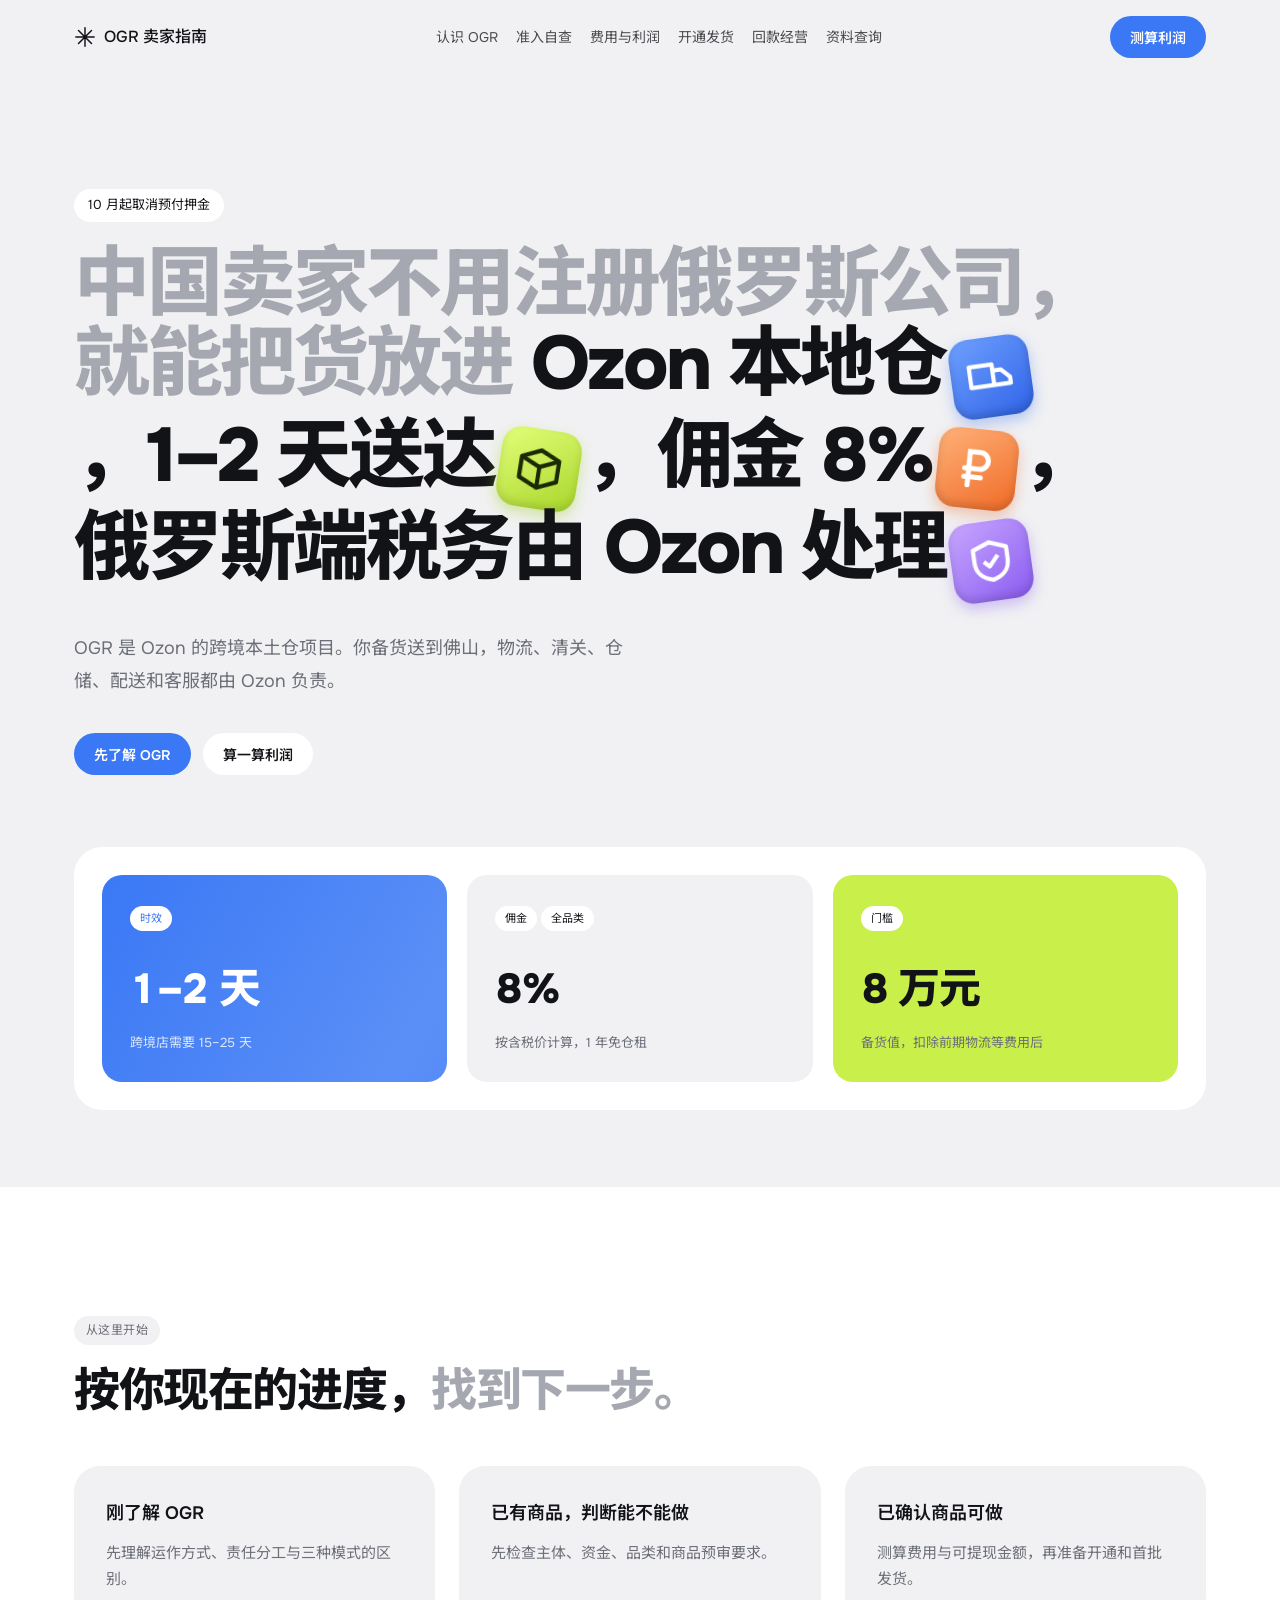
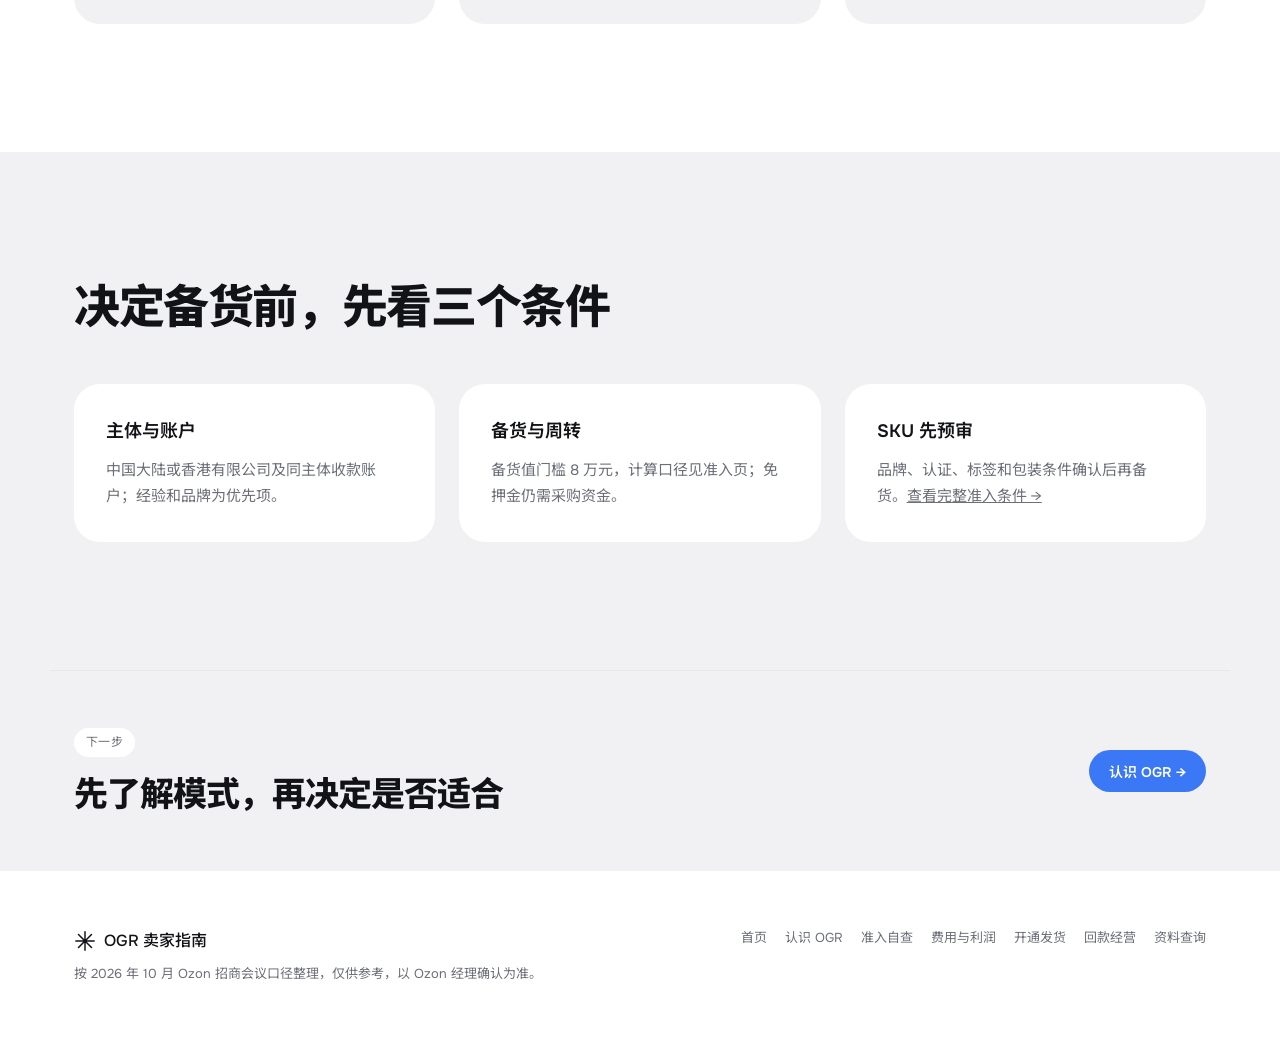
==== index.html @ 0aa752e0 "Publish reorganized OGR seller guide with responsive layouts" ====
<!DOCTYPE html>
<html lang="zh-CN"><head><meta content="width=device-width,initial-scale=1,viewport-fit=cover" name="viewport"/><meta charset="utf-8"/><title>OGR 卖家指南</title><meta content="cover" name="claude:viewport-fit-sides"/><link href="https://fonts.googleapis.com" rel="preconnect"/><link href="https://fonts.googleapis.com/css2?family=Instrument+Serif:ital@0;1&amp;family=Onest:wght@400;500;600;800&amp;family=Noto+Sans+SC:wght@400;500;700&amp;family=Noto+Serif+SC:wght@400;500&amp;display=swap" rel="stylesheet"/><link href="style.css" rel="stylesheet"/><link href="responsive.css" rel="stylesheet"/></head><body>




<header class="site"><div class="in"><a class="brand" href="index.html"><svg fill="none" stroke="currentColor" stroke-linecap="round" stroke-width="1.6" viewbox="0 0 24 24"><path d="M12 2v20M2 12h20M4.9 4.9l14.2 14.2M19.1 4.9 4.9 19.1"></path></svg>OGR 卖家指南</a><nav class="menu"><a href="model.html">认识 OGR</a><a href="categories.html">准入自查</a><a href="calculator.html">费用与利润</a><a href="start.html">开通发货</a><a href="payout.html">回款经营</a><a href="resources.html">资料查询</a></nav><a class="btn" href="calculator.html">测算利润</a></div>
<div class="in mnav"><a href="model.html">认识 OGR</a><a href="categories.html">准入自查</a><a href="calculator.html">费用与利润</a><a href="start.html">开通发货</a><a href="payout.html">回款经营</a><a href="resources.html">资料查询</a></div></header>
<main>
<div class="in ihero">
<div class="badge">10 月起取消预付押金</div>
<h1>中国卖家不用注册俄罗斯公司，就能把货放进 <b>Ozon 本地仓</b><span class="ico b"><svg fill="none" stroke="#fff" stroke-linejoin="round" stroke-width="2" viewbox="0 0 24 24"><path d="M2 6h11v10H2zM13 9h4l4 4v3h-8z"></path></svg></span><b>，1–2 天送达</b><span class="ico l"><svg fill="none" stroke="#1b2a05" stroke-linejoin="round" stroke-width="2" viewbox="0 0 24 24"><path d="M3 7l9-4 9 4v10l-9 4-9-4z"></path><path d="M3 7l9 4 9-4M12 11v10"></path></svg></span><b>，佣金 8%</b><span class="ico o"><svg fill="none" stroke="#fff" stroke-linecap="round" stroke-width="2.4" viewbox="0 0 24 24"><path d="M8 20V4h5a4 4 0 0 1 0 8H6M6 16h8"></path></svg></span><b>，俄罗斯端税务由 Ozon 处理</b><span class="ico p"><svg fill="none" stroke="#fff" stroke-linejoin="round" stroke-width="2" viewbox="0 0 24 24"><path d="M12 3l8 3v6c0 5-3.5 8-8 9-4.5-1-8-4-8-9V6z"></path><path d="M8.5 12l2.5 2.5 4.5-5"></path></svg></span></h1>
<p>OGR 是 Ozon 的跨境本土仓项目。你备货送到佛山，物流、清关、仓储、配送和客服都由 Ozon 负责。</p>
<div class="cta"><a class="btn" href="model.html">先了解 OGR</a><a class="btn light" href="calculator.html">算一算利润</a></div>
<div class="mock">
<div class="m b"><span class="tag" style="color:var(--blue)">时效</span><div class="v num">1–2 天</div><p>跨境店需要 15–25 天</p></div>
<div class="m"><span class="tag">佣金</span><span class="tag">全品类</span><div class="v num">8%</div><p>按含税价计算，1 年免仓租</p></div>
<div class="m l"><span class="tag">门槛</span><div class="v num">8 万元</div><p>备货值，扣除前期物流等费用后</p></div>
</div></div>
<section class="soft"><div class="in">
<div class="eyebrow">从这里开始</div><h2 class="h2">按你现在的进度，<span>找到下一步。</span></h2>
<div class="grid g3" style="margin-top:28px"><a class="card" href="model.html" style="text-decoration:none"><h3>刚了解 OGR</h3><p>先理解运作方式、责任分工与三种模式的区别。</p></a><a class="card" href="categories.html" style="text-decoration:none"><h3>已有商品，判断能不能做</h3><p>先检查主体、资金、品类和商品预审要求。</p></a><a class="card" href="calculator.html" style="text-decoration:none"><h3>已确认商品可做</h3><p>测算费用与可提现金额，再准备开通和首批发货。</p></a></div></div></section><section class=""><div class="in"><h2 class="h2">决定备货前，先看三个条件</h2><div class="grid g3" style="margin-top:28px"><div class="card"><h3>主体与账户</h3><p>中国大陆或香港有限公司及同主体收款账户；经验和品牌为优先项。</p></div><div class="card"><h3>备货与周转</h3><p>备货值门槛 8 万元，计算口径见准入页；免押金仍需采购资金。</p></div><div class="card"><h3>SKU 先预审</h3><p>品牌、认证、标签和包装条件确认后再备货。<a href="categories.html">查看完整准入条件 →</a></p></div></div></div></section>
<div class="in next"><div><div class="eyebrow">下一步</div><div class="h2">先了解模式，再决定是否适合</div></div><a class="btn" href="model.html">认识 OGR →</a></div></main>
<footer><div class="in"><div><a class="brand" href="index.html"><svg fill="none" stroke="currentColor" stroke-linecap="round" stroke-width="1.6" viewbox="0 0 24 24"><path d="M12 2v20M2 12h20M4.9 4.9l14.2 14.2M19.1 4.9 4.9 19.1"></path></svg>OGR 卖家指南</a><p style="margin:8px 0 0">按 2026 年 10 月 Ozon 招商会议口径整理，仅供参考，以 Ozon 经理确认为准。</p></div><nav><a aria-current="page" href="index.html">首页</a><a href="model.html">认识 OGR</a><a href="categories.html">准入自查</a><a href="calculator.html">费用与利润</a><a href="start.html">开通发货</a><a href="payout.html">回款经营</a><a href="resources.html">资料查询</a></nav></div></footer>
<script defer="" src="motion.js"></script></body></html>
---- style.css ----
/* Layout: 居中衬线标题 + 天空弧形 + 风景插画；内容页为窄栏卡片 */
:root{
  --bg:#f1f1f3;--soft:#f1f1f3;--sky:#e4edff;--ink:#121317;--muted:#6c6f78;--faint:#a5a8b0;--line:#e6e7eb;
  --blue:#3a78f5;--lime:#c8ef4a;--leaf:#3a9a2f;--leaf-soft:#eaf8dc;--warn:#e0571c;--warn-soft:#fdeee5;
  --serif:"Instrument Serif","Noto Serif SC",Georgia,serif;--sans:"Onest","Noto Sans SC",system-ui,sans-serif;--heavy:"Onest","Noto Sans SC",system-ui,sans-serif;
  color-scheme:light;
}
*{box-sizing:border-box}
body{background:var(--bg);color:var(--ink);font-family:var(--sans);font-size:15px;line-height:1.65;-webkit-font-smoothing:antialiased}
a{color:inherit}
.in{max-width:1120px;margin:0 auto;padding-left:max(20px,env(safe-area-inset-left,0px));padding-right:max(20px,env(safe-area-inset-right,0px))}
.num{font-variant-numeric:tabular-nums}
h1,h2,h3{text-wrap:balance;margin:0}
.serif{font-family:var(--serif);font-weight:400;letter-spacing:-.01em}
em.it{font-style:italic;font-family:var(--serif)}
/* header */
header.site{position:sticky;top:env(safe-area-inset-top,0px);z-index:20;background:rgba(255,255,255,.9);backdrop-filter:blur(10px)}
body::before{content:"";position:fixed;inset:0 0 auto;height:env(safe-area-inset-top,0px);z-index:30;background:#fff}
header.site .in{display:flex;align-items:center;justify-content:space-between;gap:16px;padding-block:16px}
.brand{display:flex;align-items:center;gap:8px;text-decoration:none;font-weight:500;font-size:16px}
.brand svg{width:22px;height:22px}
.menu{display:flex;gap:28px;font-size:14px}
.menu a{text-decoration:none;color:var(--ink);opacity:.75;white-space:nowrap}
.menu a[aria-current="page"]{opacity:1;font-weight:600}
.btn{display:inline-flex;align-items:center;gap:8px;border:0;border-radius:999px;background:var(--ink);color:#fff;font:500 14px var(--sans);padding:11px 20px;text-decoration:none;cursor:pointer;white-space:nowrap}
.btn.light{background:#fff;color:var(--ink);box-shadow:0 2px 10px rgba(20,30,50,.12)}
.btn:focus-visible,a:focus-visible,input:focus-visible,button:focus-visible{outline:2px solid var(--blue);outline-offset:2px}
header.site .in.mnav{display:none}
@media (max-width:820px){.menu{display:none}header.site .in.mnav{display:flex;gap:6px;overflow-x:auto;padding-bottom:10px;scrollbar-width:none}.mnav a{flex:none;font-size:13px;text-decoration:none;padding:6px 12px;border-radius:999px;background:var(--soft);color:var(--muted)}.mnav a[aria-current="page"]{background:var(--ink);color:#fff}}
/* hero */
.hero{position:relative;text-align:center;overflow:hidden}
.hero .arc{position:absolute;left:50%;top:70px;width:min(980px,140vw);aspect-ratio:2/1;transform:translateX(-50%);border-radius:50% 50% 0 0/100% 100% 0 0;background:linear-gradient(180deg,var(--sky),rgba(232,239,253,0) 85%)}
.hero .inner{position:relative;z-index:1;padding-block:110px 40px}
.badge{display:inline-block;background:#fff;border-radius:999px;padding:5px 14px;font-size:13px;box-shadow:0 2px 10px rgba(20,30,50,.08);margin-bottom:22px}
.hero h1{font-size:clamp(42px,7.4vw,84px);line-height:1.05}
.hero p{max-width:600px;margin:22px auto 28px;color:var(--muted);font-size:16px}
.hero .cta{display:flex;gap:12px;justify-content:center;flex-wrap:wrap}
.float{position:absolute;z-index:2;width:58px;height:58px;border-radius:16px;background:#fff;box-shadow:0 8px 24px rgba(20,30,50,.12);display:grid;place-items:center;font-size:12px;font-weight:600;color:var(--ink)}
.float svg{width:26px;height:26px}
@media (prefers-reduced-motion:no-preference){.float{animation:bob 6s ease-in-out infinite}.float:nth-child(2n){animation-delay:-3s}@keyframes bob{50%{transform:translateY(-8px)}}}
@media (max-width:700px){.float{display:none}.hero .inner{padding-block:60px 30px}}
.land{display:block;width:100%;height:auto;margin-top:-10px}
/* page head */
.phead{position:relative;text-align:center;overflow:hidden;padding-block:70px 40px}
.phead .arc{top:30px}
.phead h1{position:relative;font-size:clamp(36px,6vw,64px);line-height:1.08}
.phead p{position:relative;max-width:620px;margin:16px auto 0;color:var(--muted)}
/* sections */
section{padding-block:64px}
.eyebrow{font-size:13px;color:var(--muted);letter-spacing:.04em;margin-bottom:10px}
.h2{font-family:var(--serif);font-weight:400;font-size:clamp(30px,4.4vw,46px);line-height:1.15}
.h2 span{color:var(--faint)}
.soft{background:var(--soft)}
.grid{display:grid;gap:16px}
.g2{grid-template-columns:repeat(2,minmax(0,1fr))}.g3{grid-template-columns:repeat(3,minmax(0,1fr))}.g4{grid-template-columns:repeat(4,minmax(0,1fr))}.g5{grid-template-columns:repeat(5,minmax(0,1fr))}
@media (max-width:900px){.g3,.g4,.g5{grid-template-columns:1fr 1fr}.g2{grid-template-columns:1fr}}
@media (max-width:460px){.g3{grid-template-columns:1fr}}
.card{background:#fff;border:1px solid var(--line);border-radius:22px;padding:22px;min-width:0}
.card h3{font-size:17px;font-weight:600;margin-bottom:6px}
.card p{margin:0;color:var(--muted);font-size:14px}
.card .big{font-family:var(--serif);font-size:44px;line-height:1.1;margin:6px 0}
.step .n{font-family:var(--serif);font-size:30px;color:var(--blue);line-height:1}
.step .tag{display:inline-block;font-size:11px;color:var(--leaf);background:var(--leaf-soft);border-radius:6px;padding:1px 7px;margin-top:10px}
ul.clean{margin:0;padding-left:18px;display:grid;gap:6px;color:var(--muted);font-size:14px}
.split{display:grid;grid-template-columns:1fr 1fr;gap:16px}
@media (max-width:900px){.split{grid-template-columns:1fr}}
.panel-sky{background:var(--sky);border:0}
.tbl{overflow-x:auto;border:1px solid var(--line);border-radius:22px;background:#fff}
.tbl table{width:100%;min-width:620px;border-collapse:collapse;font-size:14px}
.tbl th,.tbl td{padding:13px 18px;text-align:left;border-bottom:1px solid var(--line)}
.tbl thead th{font-weight:600;font-size:13px}
.tbl tbody th{font-weight:400;color:var(--muted)}
.tbl .og{background:var(--sky);font-weight:600}
.tbl tr:last-child th,.tbl tr:last-child td{border-bottom:0}
.tbl tr.sep th,.tbl tr.sep td{border-top:2px solid var(--line)}
.chips{display:flex;flex-wrap:wrap;gap:8px;margin-top:14px}
.chips span{border-radius:999px;padding:7px 14px;font-size:13px;background:var(--soft)}
.chips.dark span{background:var(--ink);color:#fff}
.next{display:flex;justify-content:space-between;align-items:center;gap:16px;flex-wrap:wrap;border-top:1px solid var(--line);padding-block:36px}
.next .h2{font-size:clamp(24px,3.4vw,34px)}
/* footer */
footer{background:var(--soft);border-top:1px solid var(--line)}
footer .in{padding-block:40px;display:flex;justify-content:space-between;gap:20px;flex-wrap:wrap;font-size:13px;color:var(--muted)}
footer .brand{color:var(--ink)}
footer nav{display:flex;gap:18px;flex-wrap:wrap}
footer nav a{text-decoration:none}
/* calculator */
.calc{display:grid;grid-template-columns:minmax(0,1.05fr) minmax(0,1fr);gap:20px;align-items:start}
@media (max-width:900px){.calc{grid-template-columns:1fr}}
.form h3{font-size:15px;font-weight:600;margin:0 0 12px}
.form .blk+.blk{border-top:1px solid var(--line);margin-top:20px;padding-top:20px}
.fields{display:grid;grid-template-columns:1fr 1fr;gap:12px}.fields.t3{grid-template-columns:repeat(3,1fr)}
label.f{display:flex;flex-direction:column;gap:6px;font-size:13px;color:var(--muted);min-width:0}
.ipt{display:flex;align-items:center;border:1px solid var(--line);border-radius:14px;background:var(--soft);padding:0 14px;height:48px}
.ipt:focus-within{border-color:var(--blue);background:#fff}
.ipt input{flex:1;min-width:0;border:0;background:transparent;color:var(--ink);font:500 16px var(--sans);font-variant-numeric:tabular-nums;outline:none}
.ipt span{font-size:12px;color:var(--faint)}
.est{font-size:10px;color:var(--warn);background:var(--warn-soft);border-radius:5px;padding:0 5px;margin-left:4px}
.presets{display:flex;flex-wrap:wrap;gap:8px;margin-bottom:20px}
.pre{border:1px solid var(--line);background:#fff;border-radius:999px;font:500 13px var(--sans);padding:8px 14px;cursor:pointer;color:var(--ink)}
.pre[aria-pressed="true"]{background:var(--ink);color:#fff;border-color:var(--ink)}
.res{position:sticky;top:90px}
@media (max-width:900px){.res{position:static}}
.res .head{background:var(--sky);border-radius:22px;padding:24px}
.res .head .k{font-size:13px;color:var(--muted)}
.res .head .big{font-family:var(--serif);font-size:clamp(48px,7vw,64px);line-height:1.05;margin:4px 0}
.res .head .row{display:grid;grid-template-columns:repeat(3,1fr);gap:10px;margin-top:16px;padding-top:14px;border-top:1px solid rgba(43,95,217,.18)}
.res .head small{display:block;font-size:12px;color:var(--muted)}
.res .head b{font-size:18px;font-weight:600}
.bar{display:flex;height:12px;border-radius:999px;overflow:hidden;margin:6px 0 10px;background:var(--soft)}
.bar i{display:block;height:100%}
.legend{display:flex;flex-wrap:wrap;gap:6px 14px;font-size:12px;color:var(--muted)}
.legend span::before{content:"";display:inline-block;width:8px;height:8px;border-radius:50%;margin-right:6px;background:var(--c)}
table.fee{width:100%;border-collapse:collapse;font-size:14px;margin-top:10px}
table.fee td{padding:8px 0;border-bottom:1px solid var(--line)}
table.fee td:last-child{text-align:right;font-variant-numeric:tabular-nums;white-space:nowrap}
table.fee tr.h td{font-size:12px;color:var(--faint);padding-top:16px;letter-spacing:.04em}
table.fee tr.t td{font-weight:600;border-bottom:0}
table.fee small{color:var(--faint)}
.checks{display:grid;gap:8px;margin-top:14px}
.chk{display:flex;gap:10px;font-size:13px;border-radius:12px;padding:10px 12px;background:var(--leaf-soft)}
.chk.bad{background:var(--warn-soft)}
.chk b{flex:none;display:grid;place-items:center;width:20px;height:20px;border-radius:50%;background:var(--leaf);color:#fff;font-size:12px}
.chk.bad b{background:var(--warn)}
html{padding-top:env(safe-area-inset-top,0px);padding-bottom:env(safe-area-inset-bottom,0px)}
body{margin:0}
img{max-width:100%}
[hidden]{display:none!important}

@media (max-width:820px){header.site .btn{padding:9px 14px;font-size:13px}}

/* v2: bold grotesk + italic serif, blue pills, gray canvas */
header.site{background:rgba(241,241,243,.9)}
body::before{background:var(--bg)}
.btn{background:var(--blue);font-weight:600}
.btn.light{background:#fff;color:var(--ink);box-shadow:none}
.btn.dark{background:var(--ink)}
.menu a[aria-current="page"]{color:var(--blue)}
.mnav a{background:#fff!important}.mnav a[aria-current="page"]{background:var(--blue)!important;color:#fff!important}
.h2{font-family:var(--heavy);font-weight:800;letter-spacing:-.03em}
.h2 span{color:var(--faint)}
.h2 i{font-family:var(--serif);font-weight:400;font-style:italic;letter-spacing:0}
.soft{background:#fff}
section{padding-block:56px}
.card{border:0}
.soft .card{background:var(--bg)}
.card .big{font-family:var(--heavy);font-weight:800;letter-spacing:-.03em}
.step .n{font-family:var(--heavy);font-weight:800;color:var(--blue)}
.panel-sky{background:var(--blue)!important;color:#fff}
.panel-sky p,.panel-sky li,.panel-sky .clean{color:rgba(255,255,255,.85)!important}
.panel-sky .tbl{color:var(--ink)}
.tbl{border:0}
.tbl .og{background:var(--lime)}
.chips span{background:#fff}
.soft .chips span{background:#fff}
.chips.dark span{background:var(--blue)}
.ihero{padding-block:56px 40px}
.ihero h1{font-family:var(--heavy);font-weight:800;font-size:clamp(34px,6.2vw,76px);line-height:1.06;letter-spacing:-.04em;color:var(--faint)}
.ihero h1 b{color:var(--ink);font-weight:800}
.ico{display:inline-grid;place-items:center;width:1.05em;height:1.05em;vertical-align:-.16em;margin:0 .06em;border-radius:.26em;transform:rotate(-8deg)}
.ico svg{width:.66em;height:.66em}
.ico.b{background:linear-gradient(145deg,#6fa0ff,#2f63e6);box-shadow:inset 0 -4px 8px rgba(0,0,0,.18),0 6px 14px rgba(58,120,245,.35)}
.ico.l{background:linear-gradient(145deg,#e3ff7a,#a8d62a);box-shadow:inset 0 -4px 8px rgba(0,0,0,.12),0 6px 14px rgba(160,210,40,.4);transform:rotate(9deg)}
.ico.o{background:linear-gradient(145deg,#ffb27a,#ef6a26);box-shadow:inset 0 -4px 8px rgba(0,0,0,.15),0 6px 14px rgba(239,106,38,.35);transform:rotate(6deg)}
.ico.p{background:linear-gradient(145deg,#c7a6ff,#8a5cf0);box-shadow:inset 0 -4px 8px rgba(0,0,0,.15),0 6px 14px rgba(138,92,240,.35)}
.ihero p{max-width:560px;color:var(--muted);font-size:17px;margin:26px 0 28px}
.ihero .cta{display:flex;gap:12px;flex-wrap:wrap}
.mock{margin-top:48px;background:#fff;border-radius:28px;padding:22px;display:grid;grid-template-columns:repeat(3,minmax(0,1fr));gap:14px}
.mock .m{border-radius:20px;background:var(--bg);padding:18px;min-width:0}
.mock .m .tag{display:inline-block;font-size:11px;border-radius:999px;padding:3px 10px;background:#fff;margin-right:4px}
.mock .m .v{font-family:var(--heavy);font-weight:800;font-size:clamp(28px,4vw,42px);letter-spacing:-.03em;margin:22px 0 4px}
.mock .m p{margin:0;font-size:13px;color:var(--muted)}
.mock .m.b{background:var(--blue);color:#fff}.mock .m.b p{color:rgba(255,255,255,.8)}
.mock .m.l{background:var(--lime)}
@media (max-width:760px){.mock{grid-template-columns:1fr}}
.phead{text-align:center;padding-block:56px 28px}
.phead .arc{display:none}
.phead h1{font-family:var(--heavy);font-weight:800;letter-spacing:-.04em;font-size:clamp(36px,6.4vw,70px);line-height:1.02}
.phead h1 em{display:block;font-family:var(--serif);font-weight:400;font-style:italic;letter-spacing:-.01em}
.badge{box-shadow:none}
footer{background:#fff;border:0}
.res .head{background:var(--blue);color:#fff}
.res .head .k,.res .head small,#note{color:rgba(255,255,255,.8)!important}
.res .head .big{font-family:var(--heavy);font-weight:800;letter-spacing:-.03em}
.res .head .row{border-top-color:rgba(255,255,255,.25)}
.pre[aria-pressed="true"]{background:var(--blue);border-color:var(--blue)}
.ipt{background:var(--bg);border-color:transparent}
.next .h2{font-weight:800}

/* v3b: restrained — neutral cards, blue for numbers, lime only for OGR highlight */
.grid>.card .n,.grid>.card .big{color:var(--blue)}
.step .tag{background:var(--c1s,#e3ecff);color:var(--blue)}
.chips span{background:#fff;color:var(--ink)}
section:not(.soft) .chips span{background:var(--bg)}
.tbl thead th{background:#fff;border-bottom:2px solid var(--ink)}
.tbl thead th.og,.tbl .og{background:#eaf8c4}
.tbl tbody th{color:var(--ink);font-weight:600}
.eyebrow{display:inline-block;background:#fff;color:var(--muted);border-radius:999px;padding:4px 12px;font-size:12px}
.soft .eyebrow{background:var(--bg)}
.card[style*="warn-soft"]{background:var(--warn-soft)!important}
:root{--c1s:#e3ecff}

/* ===== motion ===== */
@view-transition{navigation:auto}
::view-transition-old(root){animation:vt-out .25s ease both}
::view-transition-new(root){animation:vt-in .35s ease both}
@keyframes vt-out{to{opacity:0;transform:translateY(-8px)}}
@keyframes vt-in{from{opacity:0;transform:translateY(10px)}}
@media (prefers-reduced-motion:no-preference){
  .pop{animation:pop .7s cubic-bezier(.2,.8,.2,1) both}
  @keyframes pop{from{opacity:0;transform:translateY(18px)}}
  .ihero h1 .ico.pop{animation:popIco .8s cubic-bezier(.3,1.6,.5,1) both,bob 5s ease-in-out 1.2s infinite}
  @keyframes popIco{from{opacity:0;transform:scale(.3) rotate(-30deg)}}
  @keyframes bob{50%{translate:0 -6px}}
  .rv{opacity:0;transform:translateY(22px);transition:opacity .6s ease,transform .7s cubic-bezier(.2,.8,.2,1)}
  .rv.in-view{opacity:1;transform:none}
  .card,.btn,.mock .m{transition:transform .25s ease,box-shadow .25s ease,opacity .6s ease}
  a.card:hover,.grid>.card:hover,.mock .m:hover{transform:translateY(-4px);box-shadow:0 14px 34px rgba(20,30,60,.08)}
  .btn:hover{transform:translateY(-2px)}
  .btn:active{transform:translateY(0) scale(.98)}
  .tbl tbody tr{transition:background .2s}
  .tbl tbody tr:hover td,.tbl tbody tr:hover th{background:#f6f8ff}
  .menu a{position:relative}
  .menu a::after{content:"";position:absolute;left:0;right:0;bottom:-6px;height:2px;border-radius:2px;background:var(--blue);transform:scaleX(0);transition:transform .25s ease;transform-origin:left}
  .menu a:hover::after,.menu a[aria-current="page"]::after{transform:scaleX(1)}
  .bar i{transition:width .5s cubic-bezier(.2,.8,.2,1)}
  .mock .m.b{background:linear-gradient(120deg,#3a78f5,#5b8ff7,#3a78f5);background-size:200% 100%;animation:sheen 6s ease-in-out infinite}
  @keyframes sheen{50%{background-position:100% 0}}
}

/* ===== breathing room ===== */
body{font-size:16px;line-height:1.75}
.in{max-width:1180px;padding-left:max(24px,env(safe-area-inset-left,0px));padding-right:max(24px,env(safe-area-inset-right,0px))}
section{padding-block:clamp(72px,10vw,128px)}
section[style*="padding-top:20px"]{padding-top:24px!important}
.phead{padding-block:clamp(72px,10vw,120px) clamp(40px,6vw,72px)}
.phead p{margin-top:24px;font-size:17px;line-height:1.8}
.ihero{padding-block:clamp(64px,9vw,120px) clamp(48px,6vw,80px)}
.ihero p{margin:32px 0 36px;font-size:18px;line-height:1.8}
.mock{margin-top:72px;padding:28px;gap:20px}
.mock .m{padding:28px}
.eyebrow{margin-bottom:18px}
.h2{line-height:1.2}
.grid{gap:24px}
.split{gap:24px}
.grid[style*="margin-top:28px"],.split[style*="margin-top:28px"],.tbl[style*="margin-top:28px"]{margin-top:48px!important}
.card{padding:32px;border-radius:26px}
.card h3{font-size:18px;margin-bottom:10px}
.card p{font-size:15px;line-height:1.75}
.card .big{margin:10px 0 12px}
.step h3{margin-top:18px!important}
.step .tag{margin-top:16px}
ul.clean{gap:10px;font-size:15px}
.chips{gap:10px;margin-top:20px}
.chips span{padding:8px 16px}
.tbl th,.tbl td{padding:18px 22px}
.tbl{border-radius:26px}
[style*="margin-top:16px"]{margin-top:24px!important}
[style*="margin-top:48px"].eyebrow{margin-top:96px!important}
.next{padding-block:56px}
footer .in{padding-block:56px}
.calc{gap:28px}
.form .blk+.blk{margin-top:28px;padding-top:28px}
.fields{gap:16px}
.res .head{padding:32px}
p[style*="font-size:13px"]{margin-top:20px!important;line-height:1.75}
@media (max-width:700px){
  section{padding-block:64px}
  .card{padding:24px}
  .grid,.split{gap:16px}
  .tbl th,.tbl td{padding:14px 16px}
}
.chips.dark span{background:var(--blue)!important;color:#fff!important}

/* ===== journey ===== */
.jr{display:grid;grid-template-columns:minmax(0,1.15fr) minmax(0,1fr);gap:48px;margin-top:48px;align-items:start}
.jr-stage{position:sticky;top:96px}
.jr-map svg{display:block;width:100%;height:auto}
.jr-zone{font:700 15px var(--sans);fill:var(--ink)}
.jr-small{font:12px var(--sans);fill:var(--faint)}
.jr-node circle{fill:#fff;stroke:#c9d3e6;stroke-width:3;transition:fill .3s,stroke .3s}
.jr-node.on circle{fill:#3a78f5;stroke:#3a78f5}
.jr-node text{font:600 12px var(--sans);fill:var(--muted)}
.jr-node.on text{fill:var(--ink)}
.jr-hud{display:grid;grid-template-columns:repeat(3,minmax(0,1fr));gap:12px;margin-top:16px}
.jr-hud>div{background:#fff;border-radius:18px;padding:14px 16px;min-width:0}
.jr-hud small{display:block;font-size:12px;color:var(--muted)}
.jr-hud b{font-size:16px;display:inline-block;margin-top:2px}
.who{display:inline-block;font-size:12px;font-weight:600;border-radius:999px;padding:3px 10px}
.who.you{background:#ffeee3;color:#c4521a}
.who.oz{background:#e3ecff;color:#2557c9}
.who.back{background:#eaf8c4;color:#4c7a0a}
.jr-hud b.who{font-size:14px;padding:3px 12px}
.jr-steps{list-style:none;margin:0;padding:0;display:grid;gap:28px}
.jr-steps li{background:#fff;border:1px solid var(--line);border-radius:26px;padding:32px;min-height:62vh;display:flex;flex-direction:column;justify-content:center;opacity:.45;transition:opacity .4s,border-color .4s,box-shadow .4s}
.jr-steps li.cur{opacity:1;border-color:var(--blue);box-shadow:0 18px 40px rgba(58,120,245,.1)}
.jr-steps h3{font-size:22px;margin:14px 0 10px}
.jr-steps p{color:var(--muted);margin:0}
.jr-steps dl{display:grid;grid-template-columns:auto 1fr;gap:6px 14px;margin:20px 0 0;font-size:14px}
.jr-steps dt{color:var(--faint)}.jr-steps dd{margin:0}
.mf{margin-top:40px;background:#fff;border-radius:26px;padding:32px}
.mf-bar{display:flex;height:72px;border-radius:16px;overflow:hidden}
.mf-bar i{display:flex;align-items:center;justify-content:center;color:#fff;font:600 13px var(--sans);font-style:normal;white-space:nowrap;overflow:hidden;width:0;transition:width .9s cubic-bezier(.2,.8,.2,1)}
.mf-legend{list-style:none;margin:24px 0 0;padding:0;display:grid;grid-template-columns:repeat(auto-fit,minmax(170px,1fr));gap:14px}
.mf-legend li{display:flex;gap:10px;align-items:baseline;font-size:14px}
.mf-legend li::before{content:"";flex:none;width:10px;height:10px;border-radius:3px;background:var(--c);transform:translateY(1px)}
.mf-legend b{font-size:18px}
.mf-legend small{display:block;color:var(--muted);font-size:12px}
@media (max-width:900px){
  .jr{grid-template-columns:1fr;gap:20px}
  .jr-stage{top:118px;z-index:5;background:var(--bg);padding-bottom:10px}
  .jr-hud b{font-size:14px}
  .jr-steps li{min-height:auto;padding:24px;opacity:1}
}
.jr-steps .who{align-self:flex-start}
.soft .mf{background:var(--bg)}
@media (max-width:900px){
  .jr-map svg{max-height:170px;width:auto;margin:0 auto}
  .jr-hud{gap:8px;margin-top:8px}
  .jr-hud>div{padding:8px 10px;border-radius:12px}
  .jr-hud small{font-size:11px}
  .jr-hud b{font-size:13px}
  .jr-hud b.who{font-size:12px;padding:2px 8px}
}

/* ===== commission comparer ===== */
.cmp{display:grid;grid-template-columns:minmax(0,.9fr) minmax(0,1.1fr);gap:28px;margin-top:48px;align-items:start}
.cmp-pick,.cmp-out{background:var(--bg);border-radius:26px;padding:32px}
.cmp-lbl{font-size:13px;color:var(--muted);margin-bottom:12px}
.cmp-chips{display:flex;flex-wrap:wrap;gap:8px}
.cmp-chips button{border:1px solid var(--line);background:#fff;color:var(--ink);border-radius:999px;font:500 14px var(--sans);padding:8px 14px;cursor:pointer;transition:background .2s,color .2s}
.cmp-chips button[aria-pressed="true"]{background:var(--ink);color:#fff;border-color:var(--ink)}
.cmp-chips button small{color:inherit;opacity:.6;margin-left:4px}
.cmp-head{font-size:15px;color:var(--muted);margin-bottom:24px}
.cmp-head b{color:var(--ink)}
.cmp-rows{display:grid;gap:22px}
.cmp-row .t{display:flex;justify-content:space-between;align-items:baseline;gap:12px;margin-bottom:8px}
.cmp-row .t span{font-weight:600}
.cmp-row .t b{font-family:var(--heavy);font-weight:800;font-size:26px;letter-spacing:-.02em}
.cmp-row .t small{font-size:13px;color:var(--muted);font-weight:400;margin-left:6px}
.cmp-row .track{height:16px;border-radius:999px;background:#fff;overflow:hidden}
.cmp-row .track i{display:block;height:100%;border-radius:999px;background:var(--c);width:0;transition:width .6s cubic-bezier(.2,.8,.2,1)}
.cmp-row .t b{color:var(--c)}
.cmp-row p{margin:6px 0 0;font-size:13px;color:var(--muted)}
.cmp-note{margin:24px 0 0;font-size:13px;color:var(--muted);line-height:1.7}
.dot-legend{display:flex;gap:20px;margin-top:40px;font-size:14px}
.dot-legend span::before{content:"";display:inline-block;width:12px;height:12px;border-radius:50%;background:var(--c);margin-right:8px;vertical-align:-1px}
.dots{margin-top:20px;background:#fff;border-radius:26px;padding:24px 32px}
.drow{display:grid;grid-template-columns:110px 1fr;align-items:center;gap:16px;padding:12px 0;border-bottom:1px solid var(--line)}
.drow:last-child{border-bottom:0}
.drow .n{font-size:14px;font-weight:600}
.dline{position:relative;height:28px}
.dline::before{content:"";position:absolute;left:0;right:0;top:50%;height:2px;background:var(--line)}
.dline .span{position:absolute;top:50%;height:4px;margin-top:-2px;background:linear-gradient(90deg,#3a9a2f,#e8692a);opacity:.25;border-radius:2px}
.dline .d{position:absolute;top:50%;width:14px;height:14px;margin:-7px 0 0 -7px;border-radius:50%;background:var(--c);box-shadow:0 0 0 3px #fff}
.dline .d em{position:absolute;top:-22px;left:50%;transform:translateX(-50%);font:600 11px var(--sans);font-style:normal;color:var(--c);white-space:nowrap}
.daxis{display:grid;grid-template-columns:110px 1fr;gap:16px;margin-top:8px}
.daxis div{position:relative;height:18px;font-size:11px;color:var(--faint)}
.daxis span{position:absolute;transform:translateX(-50%)}
details.full{margin-top:48px}
details.full summary{cursor:pointer;font-weight:600;color:var(--blue);list-style:none}
details.full summary::-webkit-details-marker{display:none}
details.full summary::after{content:" ＋"}details.full[open] summary::after{content:" －"}
@media (max-width:900px){.cmp{grid-template-columns:1fr}.cmp-pick,.cmp-out{padding:22px}.drow,.daxis{grid-template-columns:72px 1fr}.drow .n{font-size:13px}.dots{padding:16px 18px}}
---- responsive.css ----
/* Layout corrections only. Original design tokens, type and components retained. */
main,.in,.grid,.split,.calc,.cmp,.res{min-width:0}
.brand{flex-shrink:0}
header.site .menu{gap:18px}
@media(max-width:1190px){
  header.site .menu{display:none}
  header.site .in.mnav{display:flex;justify-content:flex-start;gap:6px;overflow-x:auto;padding-block:0 10px;scrollbar-width:thin}
  .mnav a{flex:none;font-size:13px;text-decoration:none;padding:8px 12px;border-radius:999px;color:var(--muted);white-space:nowrap}
  .res,.jr-stage{top:148px}
}
.card,.checks,.jr-steps dd{overflow-wrap:anywhere}
.tbl{max-width:100%;overscroll-behavior-x:contain}
.tbl:focus-visible{outline:2px solid var(--blue);outline-offset:3px}
.fields .ipt{gap:6px}
.fields .ipt span{flex-shrink:0}
.back-link{font-size:14px!important;margin:0 0 20px!important}
.back-link a{color:var(--blue)}
.assumptions{margin-top:20px;padding:16px 20px;border-radius:14px;background:var(--sky);font-size:14px;color:var(--ink)}
.assumptions a{color:var(--blue)}
.res .head .row{grid-template-columns:repeat(auto-fit,minmax(110px,1fr))}
.res .head b{overflow-wrap:anywhere}
.credit-line{font-size:13px;margin-top:16px}
.input-error{color:var(--warn);font-size:14px}
.cmp-row .t{flex-wrap:wrap}
@media(max-width:900px){.res,.jr-stage{position:static}.jr-map svg{width:100%;max-height:none}.g4,.g5{grid-template-columns:repeat(2,minmax(0,1fr))}}
@media(max-width:600px){
  .in{padding-left:max(18px,env(safe-area-inset-left));padding-right:max(18px,env(safe-area-inset-right))}
  .g2,.g3,.g4,.g5{grid-template-columns:1fr}
  .card,.res .head,.mf{padding:22px}
  .mock{padding:16px;gap:12px;margin-top:40px}.mock .m{padding:22px}
  .fields.t3{grid-template-columns:1fr}
  .ipt{padding-inline:10px}
  .next{align-items:flex-start}.next .btn{white-space:normal}
  .jr{gap:20px}.jr-hud{grid-template-columns:1fr}.jr-steps li{padding:22px}
  .dot-legend{flex-wrap:wrap;gap:10px 16px}
  footer .in{gap:28px}footer nav{gap:12px 18px}
  table.fee td:first-child{padding-right:12px}table.fee small{display:block}
}
@media(max-width:380px){
  header.site .in{gap:8px}.brand{font-size:14px}.brand svg{width:18px;height:18px}
  header.site .btn{padding:9px 12px;font-size:12px}
  .fields{grid-template-columns:1fr}
  .cmp-row .t small{display:block;margin:0}
}
@media(prefers-reduced-motion:reduce){*,*::before,*::after{animation:none!important;transition:none!important}.rv{opacity:1;transform:none}}
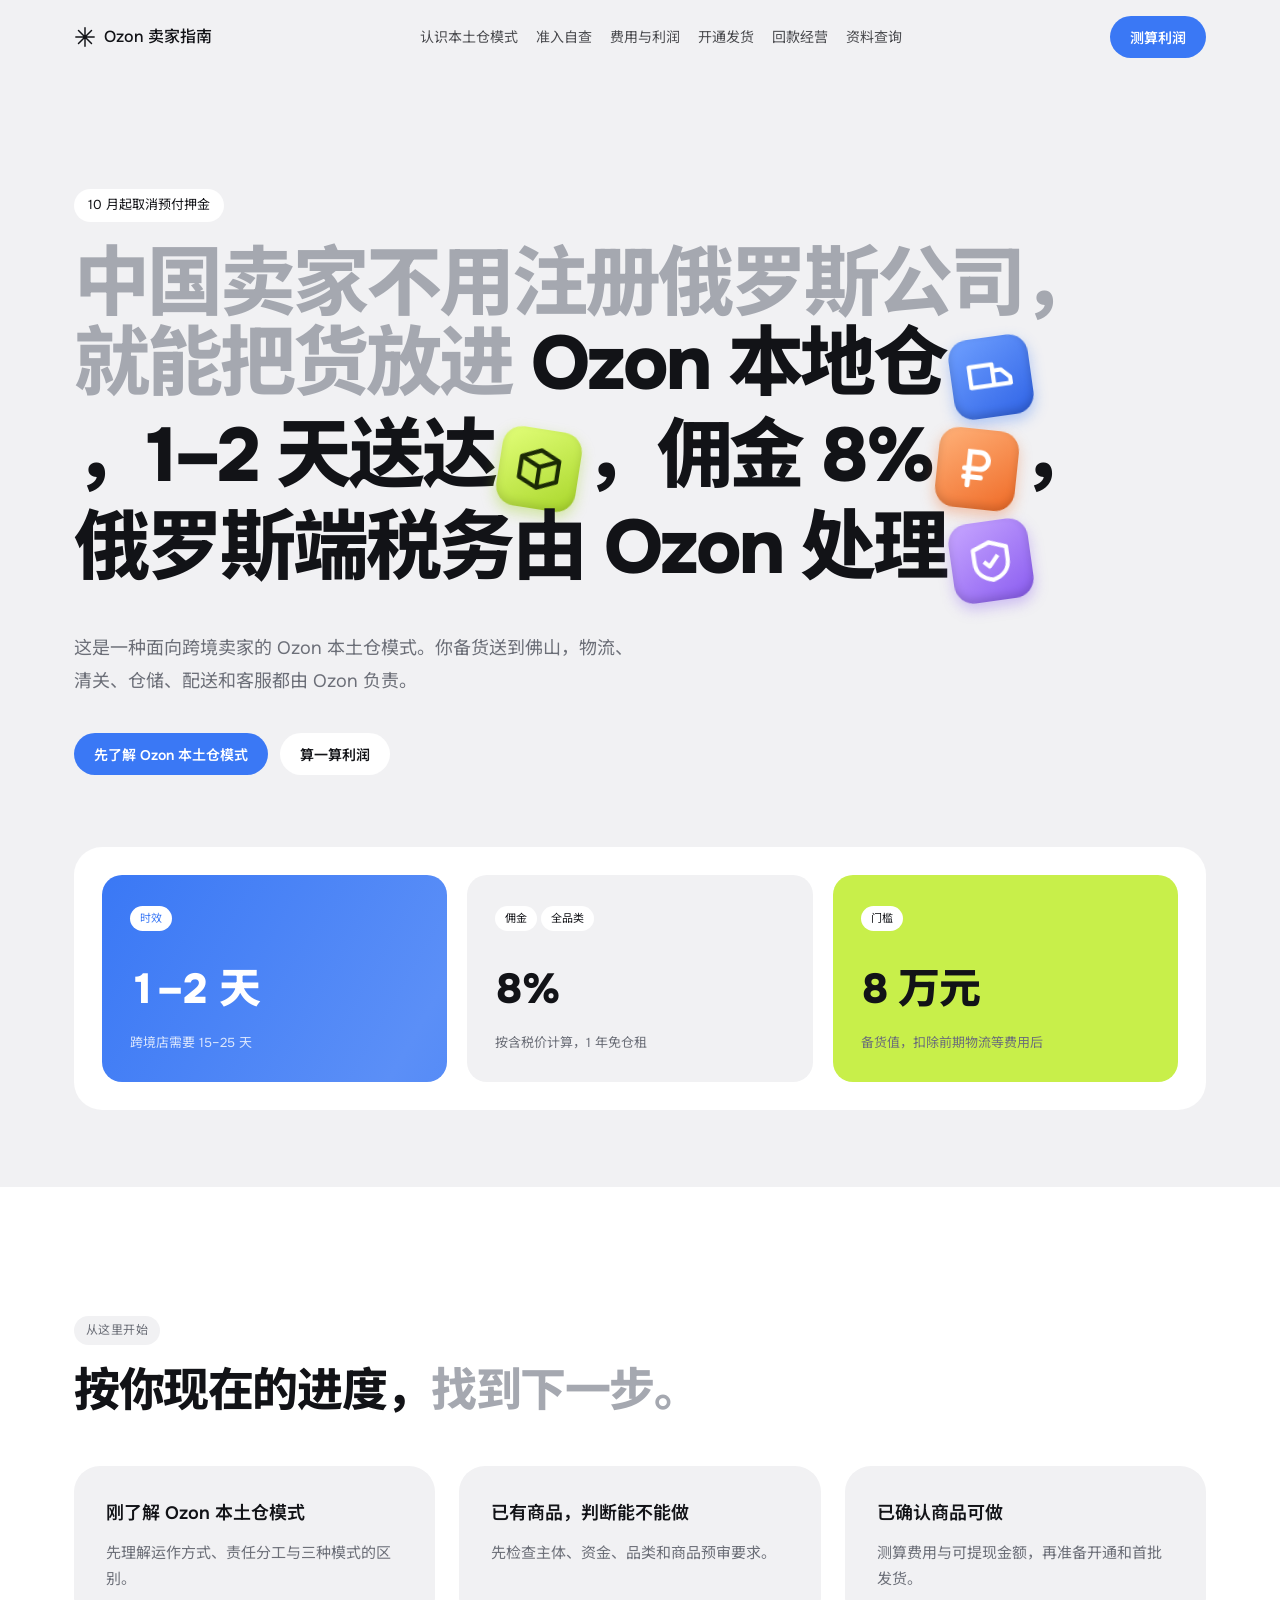
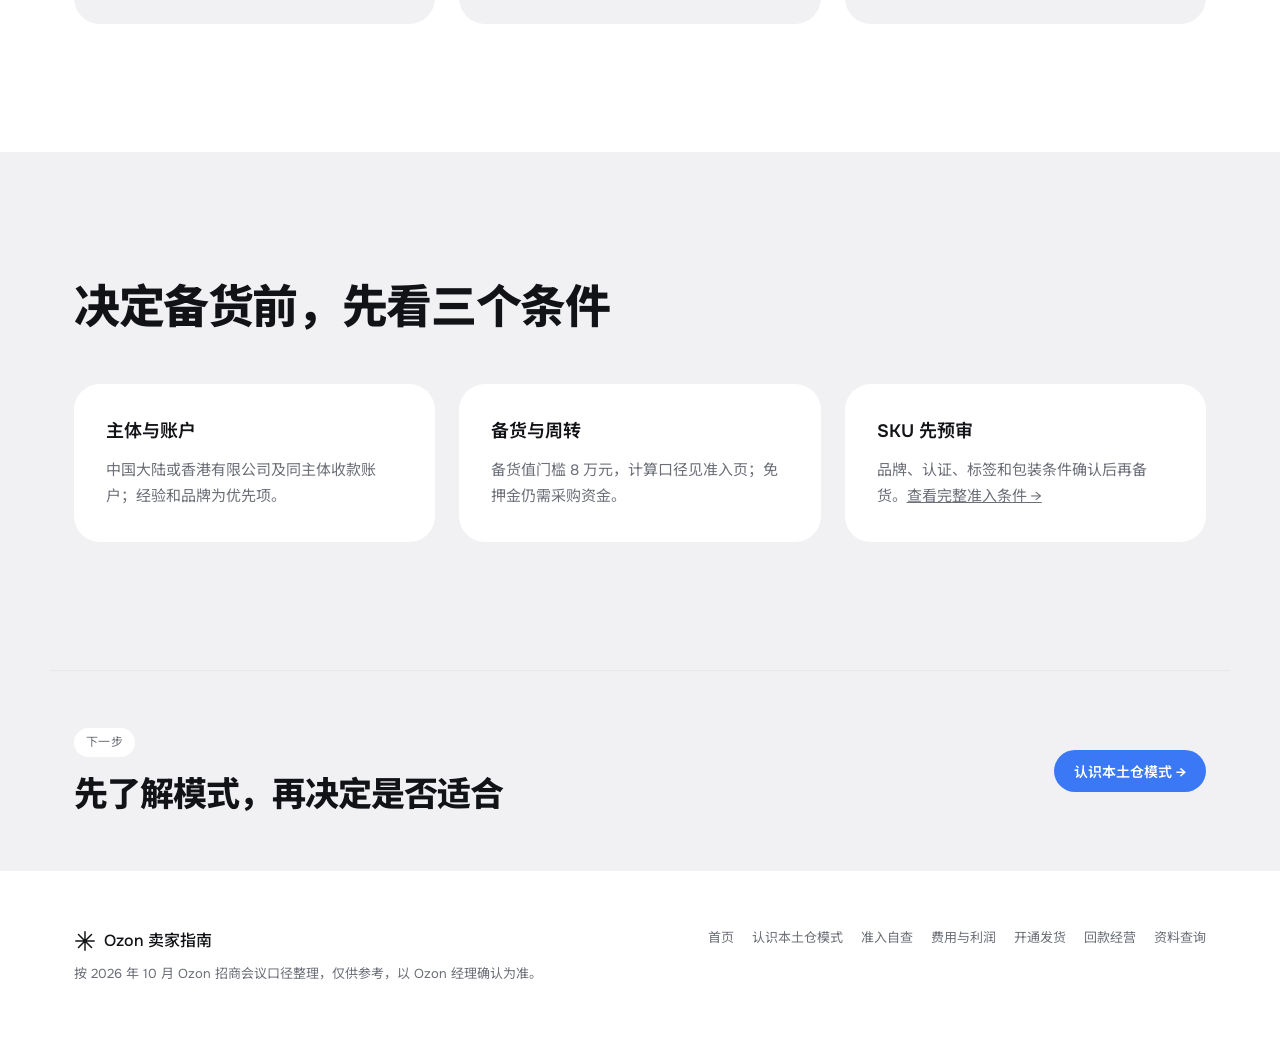
==== commit db600f9f: "docs: align public branding with Ozon seller guide" ====
--- a/index.html
+++ b/index.html
@@ -1,17 +1,17 @@
 <!DOCTYPE html>
-<html lang="zh-CN"><head><meta content="width=device-width,initial-scale=1,viewport-fit=cover" name="viewport"/><meta charset="utf-8"/><title>OGR 卖家指南</title><meta content="cover" name="claude:viewport-fit-sides"/><link href="https://fonts.googleapis.com" rel="preconnect"/><link href="https://fonts.googleapis.com/css2?family=Instrument+Serif:ital@0;1&amp;family=Onest:wght@400;500;600;800&amp;family=Noto+Sans+SC:wght@400;500;700&amp;family=Noto+Serif+SC:wght@400;500&amp;display=swap" rel="stylesheet"/><link href="style.css" rel="stylesheet"/><link href="responsive.css" rel="stylesheet"/></head><body>
+<html lang="zh-CN"><head><meta content="width=device-width,initial-scale=1,viewport-fit=cover" name="viewport"/><meta charset="utf-8"/><title>Ozon 卖家指南</title><meta content="cover" name="claude:viewport-fit-sides"/><link href="https://fonts.googleapis.com" rel="preconnect"/><link href="https://fonts.googleapis.com/css2?family=Instrument+Serif:ital@0;1&amp;family=Onest:wght@400;500;600;800&amp;family=Noto+Sans+SC:wght@400;500;700&amp;family=Noto+Serif+SC:wght@400;500&amp;display=swap" rel="stylesheet"/><link href="style.css" rel="stylesheet"/><link href="responsive.css" rel="stylesheet"/></head><body>
 
 
 
 
-<header class="site"><div class="in"><a class="brand" href="index.html"><svg fill="none" stroke="currentColor" stroke-linecap="round" stroke-width="1.6" viewbox="0 0 24 24"><path d="M12 2v20M2 12h20M4.9 4.9l14.2 14.2M19.1 4.9 4.9 19.1"></path></svg>OGR 卖家指南</a><nav class="menu"><a href="model.html">认识 OGR</a><a href="categories.html">准入自查</a><a href="calculator.html">费用与利润</a><a href="start.html">开通发货</a><a href="payout.html">回款经营</a><a href="resources.html">资料查询</a></nav><a class="btn" href="calculator.html">测算利润</a></div>
-<div class="in mnav"><a href="model.html">认识 OGR</a><a href="categories.html">准入自查</a><a href="calculator.html">费用与利润</a><a href="start.html">开通发货</a><a href="payout.html">回款经营</a><a href="resources.html">资料查询</a></div></header>
+<header class="site"><div class="in"><a class="brand" href="index.html"><svg fill="none" stroke="currentColor" stroke-linecap="round" stroke-width="1.6" viewbox="0 0 24 24"><path d="M12 2v20M2 12h20M4.9 4.9l14.2 14.2M19.1 4.9 4.9 19.1"></path></svg>Ozon 卖家指南</a><nav class="menu"><a href="model.html">认识本土仓模式</a><a href="categories.html">准入自查</a><a href="calculator.html">费用与利润</a><a href="start.html">开通发货</a><a href="payout.html">回款经营</a><a href="resources.html">资料查询</a></nav><a class="btn" href="calculator.html">测算利润</a></div>
+<div class="in mnav"><a href="model.html">认识本土仓模式</a><a href="categories.html">准入自查</a><a href="calculator.html">费用与利润</a><a href="start.html">开通发货</a><a href="payout.html">回款经营</a><a href="resources.html">资料查询</a></div></header>
 <main>
 <div class="in ihero">
 <div class="badge">10 月起取消预付押金</div>
 <h1>中国卖家不用注册俄罗斯公司，就能把货放进 <b>Ozon 本地仓</b><span class="ico b"><svg fill="none" stroke="#fff" stroke-linejoin="round" stroke-width="2" viewbox="0 0 24 24"><path d="M2 6h11v10H2zM13 9h4l4 4v3h-8z"></path></svg></span><b>，1–2 天送达</b><span class="ico l"><svg fill="none" stroke="#1b2a05" stroke-linejoin="round" stroke-width="2" viewbox="0 0 24 24"><path d="M3 7l9-4 9 4v10l-9 4-9-4z"></path><path d="M3 7l9 4 9-4M12 11v10"></path></svg></span><b>，佣金 8%</b><span class="ico o"><svg fill="none" stroke="#fff" stroke-linecap="round" stroke-width="2.4" viewbox="0 0 24 24"><path d="M8 20V4h5a4 4 0 0 1 0 8H6M6 16h8"></path></svg></span><b>，俄罗斯端税务由 Ozon 处理</b><span class="ico p"><svg fill="none" stroke="#fff" stroke-linejoin="round" stroke-width="2" viewbox="0 0 24 24"><path d="M12 3l8 3v6c0 5-3.5 8-8 9-4.5-1-8-4-8-9V6z"></path><path d="M8.5 12l2.5 2.5 4.5-5"></path></svg></span></h1>
-<p>OGR 是 Ozon 的跨境本土仓项目。你备货送到佛山，物流、清关、仓储、配送和客服都由 Ozon 负责。</p>
-<div class="cta"><a class="btn" href="model.html">先了解 OGR</a><a class="btn light" href="calculator.html">算一算利润</a></div>
+<p>这是一种面向跨境卖家的 Ozon 本土仓模式。你备货送到佛山，物流、清关、仓储、配送和客服都由 Ozon 负责。</p>
+<div class="cta"><a class="btn" href="model.html">先了解 Ozon 本土仓模式</a><a class="btn light" href="calculator.html">算一算利润</a></div>
 <div class="mock">
 <div class="m b"><span class="tag" style="color:var(--blue)">时效</span><div class="v num">1–2 天</div><p>跨境店需要 15–25 天</p></div>
 <div class="m"><span class="tag">佣金</span><span class="tag">全品类</span><div class="v num">8%</div><p>按含税价计算，1 年免仓租</p></div>
@@ -19,7 +19,7 @@
 </div></div>
 <section class="soft"><div class="in">
 <div class="eyebrow">从这里开始</div><h2 class="h2">按你现在的进度，<span>找到下一步。</span></h2>
-<div class="grid g3" style="margin-top:28px"><a class="card" href="model.html" style="text-decoration:none"><h3>刚了解 OGR</h3><p>先理解运作方式、责任分工与三种模式的区别。</p></a><a class="card" href="categories.html" style="text-decoration:none"><h3>已有商品，判断能不能做</h3><p>先检查主体、资金、品类和商品预审要求。</p></a><a class="card" href="calculator.html" style="text-decoration:none"><h3>已确认商品可做</h3><p>测算费用与可提现金额，再准备开通和首批发货。</p></a></div></div></section><section class=""><div class="in"><h2 class="h2">决定备货前，先看三个条件</h2><div class="grid g3" style="margin-top:28px"><div class="card"><h3>主体与账户</h3><p>中国大陆或香港有限公司及同主体收款账户；经验和品牌为优先项。</p></div><div class="card"><h3>备货与周转</h3><p>备货值门槛 8 万元，计算口径见准入页；免押金仍需采购资金。</p></div><div class="card"><h3>SKU 先预审</h3><p>品牌、认证、标签和包装条件确认后再备货。<a href="categories.html">查看完整准入条件 →</a></p></div></div></div></section>
-<div class="in next"><div><div class="eyebrow">下一步</div><div class="h2">先了解模式，再决定是否适合</div></div><a class="btn" href="model.html">认识 OGR →</a></div></main>
-<footer><div class="in"><div><a class="brand" href="index.html"><svg fill="none" stroke="currentColor" stroke-linecap="round" stroke-width="1.6" viewbox="0 0 24 24"><path d="M12 2v20M2 12h20M4.9 4.9l14.2 14.2M19.1 4.9 4.9 19.1"></path></svg>OGR 卖家指南</a><p style="margin:8px 0 0">按 2026 年 10 月 Ozon 招商会议口径整理，仅供参考，以 Ozon 经理确认为准。</p></div><nav><a aria-current="page" href="index.html">首页</a><a href="model.html">认识 OGR</a><a href="categories.html">准入自查</a><a href="calculator.html">费用与利润</a><a href="start.html">开通发货</a><a href="payout.html">回款经营</a><a href="resources.html">资料查询</a></nav></div></footer>
+<div class="grid g3" style="margin-top:28px"><a class="card" href="model.html" style="text-decoration:none"><h3>刚了解 Ozon 本土仓模式</h3><p>先理解运作方式、责任分工与三种模式的区别。</p></a><a class="card" href="categories.html" style="text-decoration:none"><h3>已有商品，判断能不能做</h3><p>先检查主体、资金、品类和商品预审要求。</p></a><a class="card" href="calculator.html" style="text-decoration:none"><h3>已确认商品可做</h3><p>测算费用与可提现金额，再准备开通和首批发货。</p></a></div></div></section><section class=""><div class="in"><h2 class="h2">决定备货前，先看三个条件</h2><div class="grid g3" style="margin-top:28px"><div class="card"><h3>主体与账户</h3><p>中国大陆或香港有限公司及同主体收款账户；经验和品牌为优先项。</p></div><div class="card"><h3>备货与周转</h3><p>备货值门槛 8 万元，计算口径见准入页；免押金仍需采购资金。</p></div><div class="card"><h3>SKU 先预审</h3><p>品牌、认证、标签和包装条件确认后再备货。<a href="categories.html">查看完整准入条件 →</a></p></div></div></div></section>
+<div class="in next"><div><div class="eyebrow">下一步</div><div class="h2">先了解模式，再决定是否适合</div></div><a class="btn" href="model.html">认识本土仓模式 →</a></div></main>
+<footer><div class="in"><div><a class="brand" href="index.html"><svg fill="none" stroke="currentColor" stroke-linecap="round" stroke-width="1.6" viewbox="0 0 24 24"><path d="M12 2v20M2 12h20M4.9 4.9l14.2 14.2M19.1 4.9 4.9 19.1"></path></svg>Ozon 卖家指南</a><p style="margin:8px 0 0">按 2026 年 10 月 Ozon 招商会议口径整理，仅供参考，以 Ozon 经理确认为准。</p></div><nav><a aria-current="page" href="index.html">首页</a><a href="model.html">认识本土仓模式</a><a href="categories.html">准入自查</a><a href="calculator.html">费用与利润</a><a href="start.html">开通发货</a><a href="payout.html">回款经营</a><a href="resources.html">资料查询</a></nav></div></footer>
 <script defer="" src="motion.js"></script></body></html>
